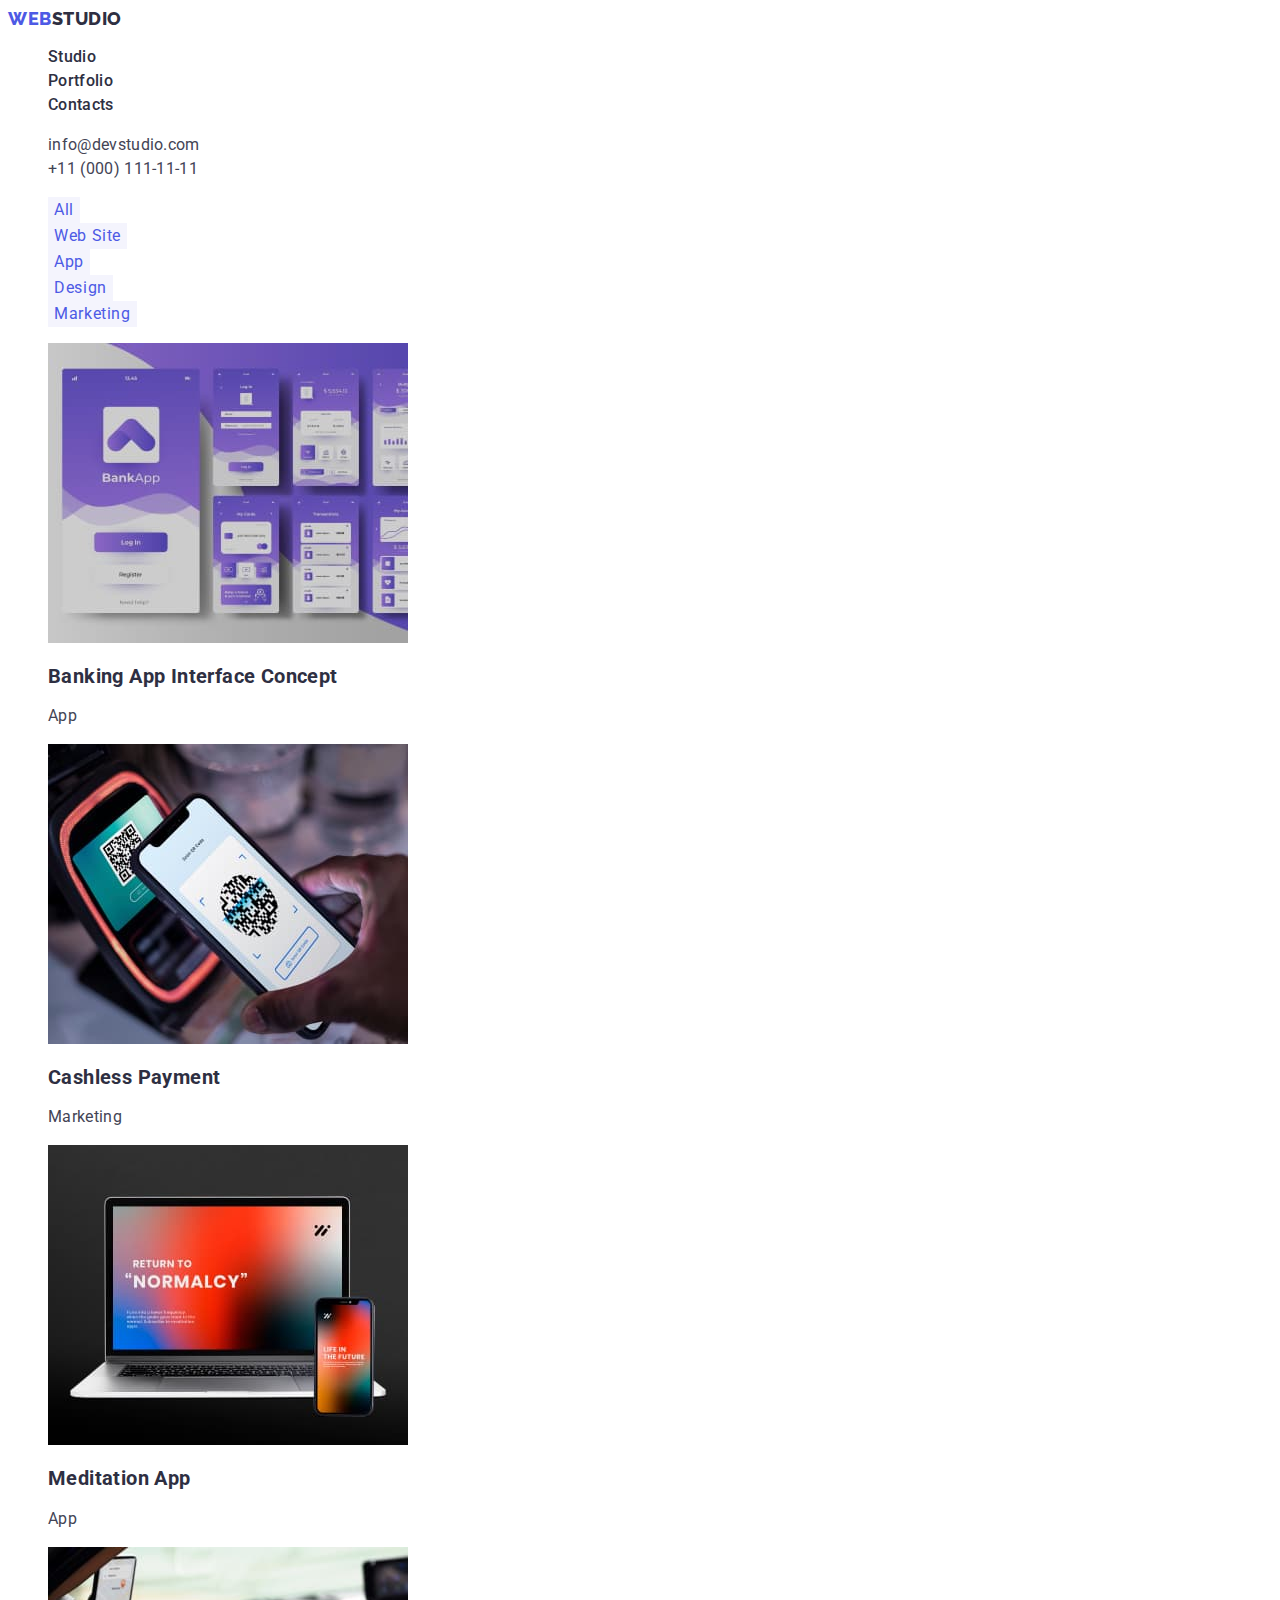
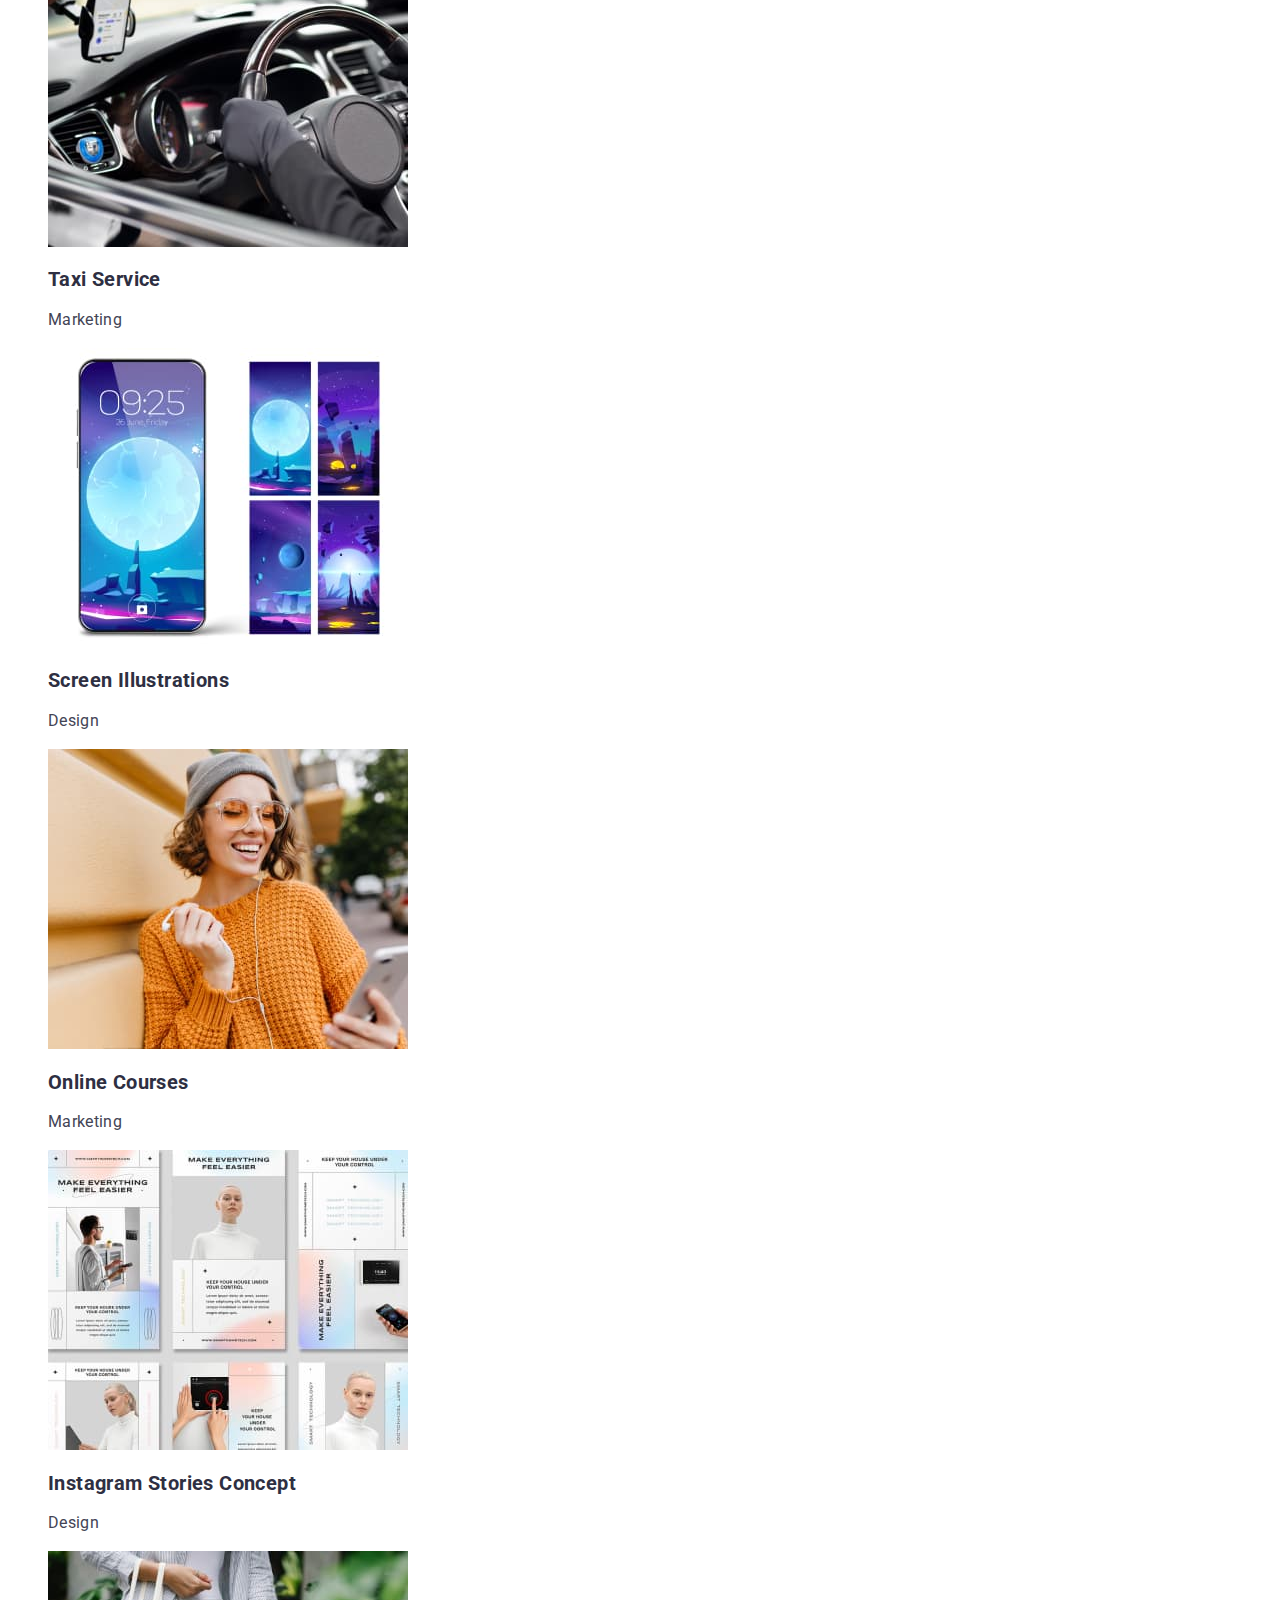
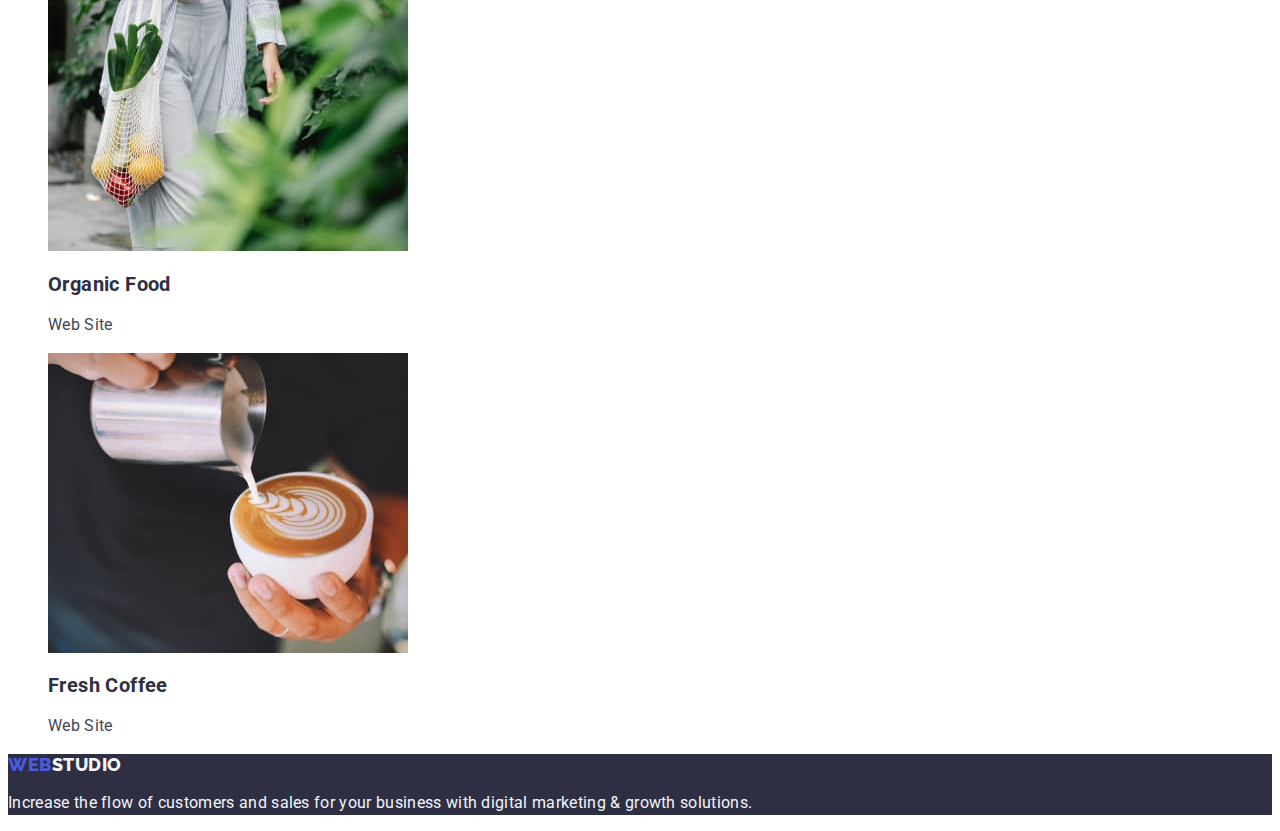
==== portfolio.html @ 590b5e8c "Initial commit" ====
<!DOCTYPE html>
<html lang="en">
  <head>
    <meta charset="UTF-8" />
    <meta http-equiv="X-UA-Compatible" content="IE=edge" />
    <meta name="viewport" content="width=device-width, initial-scale=1.0" />
    <title>WebStudio</title>
    <link rel="preconnect" href="https://fonts.googleapis.com" />
    <link rel="preconnect" href="https://fonts.gstatic.com" crossorigin />
    <link
      href="https://fonts.googleapis.com/css2?family=Raleway:wght@800&family=Roboto:wght@400;500;700;900&display=swap"
      rel="stylesheet"
    />
    <link rel="stylesheet" href="./css/styles.css" />
  </head>
  <body>
    <!------------------- HEADER ------------------------>

    <header class="header">
      <nav class="list">
        <a class="logo link">WEB<span class="header-studio">Studio</span></a>
        <ul class="list">
          <li class="header-item">
            <a class="header-link link" href="./index.html">Studio</a>
          </li>
          <li class="header-item">
            <a class="header-link link" href="./portfolio.html">Portfolio</a>
          </li>
          <li class="header-item">
            <a class="header-link link" href="">Contacts</a>
          </li>
        </ul>
      </nav>
      <address class="adress">
        <ul class="list">
          <li class="header-item">
            <a class="contact link" href="mailto:info@devstudio.com"
              >info@devstudio.com</a
            >
          </li>
          <li class="header-item">
            <a class="contact link" href="tel:+110001111111"
              >+11 (000) 111-11-11</a
            >
          </li>
        </ul>
      </address>
    </header>

    <main>
      <!------------- FILTERS --------------->

      <section class="filters">
        <h1 hidden>OUR SERVICES</h1>
        <ul class="list">
          <li class="link">
            <button class="portfolio-button button" type="button">All</button>
          </li>
          <li class="link">
            <button class="portfolio-button button" type="button">
              Web Site
            </button>
          </li>
          <li class="link">
            <button class="portfolio-button button" type="button">App</button>
          </li>
          <li class="link">
            <button class="portfolio-button button" type="button">
              Design
            </button>
          </li>
          <li class="link">
            <button class="portfolio-button button" type="button">
              Marketing
            </button>
          </li>
        </ul>

        <!------------- OUR SERVICES --------------->

        <ul class="list">
          <li>
            <a href="" class="link">
              <img src="./images/banking.jpg" alt="bank" />
              <h2 class="item">Banking App Interface Concept</h2>
              <p class="app">App</p>
            </a>
          </li>

          <li>
            <a href="" class="link">
              <img src="./images/payment.jpg" alt="cashless" />
              <h2 class="item">Cashless Payment</h2>
              <p class="app">Marketing</p></a
            >
          </li>

          <li>
            <a href="" class="link">
              <img src="./images/meditation.jpg" alt="relax" />
              <h2 class="item">Meditation App</h2>
              <p class="app">App</p></a
            >
          </li>

          <li>
            <a href="" class="link">
              <img src="./images/taxi.jpg" alt="car" />
              <h2 class="item">Taxi Service</h2>
              <p class="app">Marketing</p></a
            >
          </li>

          <li>
            <a href="" class="link">
              <img src="./images/screen.jpg" alt="arts" />
              <h2 class="item">Screen Illustrations</h2>
              <p class="app">Design</p></a
            >
          </li>

          <li>
            <a href="" class="link">
              <img src="./images/cources.jpg" alt="edu" />
              <h2 class="item">Online Courses</h2>
              <p class="app">Marketing</p></a
            >
          </li>

          <li>
            <a href="" class="link">
              <img src="./images/stories.jpg" alt="insta" />
              <h2 class="item">Instagram Stories Concept</h2>
              <p class="app">Design</p></a
            >
          </li>

          <li>
            <a href="" class="link">
              <img src="./images/food.jpg" alt="organic" />
              <h2 class="item">Organic Food</h2>
              <p class="app">Web Site</p></a
            >
          </li>

          <li>
            <a href="" class="link">
              <img src="./images/coffee.jpg" alt="fresh-coffee" />
              <h2 class="item">Fresh Coffee</h2>
              <p class="app">Web Site</p></a
            >
          </li>
        </ul>
      </section>
    </main>

    <!------------- FOOTER --------------->

    <footer class="footer-section">
      <a class="logo link" href="./index.html">
        WEB<span class="footer-studio">Studio</span>
      </a>
      <p class="footer-description">
        Increase the flow of customers and sales for your business with digital
        marketing & growth solutions.
      </p>
    </footer>
  </body>
</html>
---- css/styles.css ----
:root {
  --main-title-color: #2e2f42;
  --second-title-color: #ffffff;
  --main-logo: #4d5ae5;
  --studio-header: #2e2f42;
  --studio-footer: #f4f4fd;
  --list: #434455;
}

body {
  font-family: "Roboto", sans-serif;
  color: #434455;
  background-color: #ffffff;
}

.list {
  list-style: none;
}

.link {
  text-decoration: none;
}

.description {
  font-size: 36px;
  line-height: 1.11;
  text-align: center;
  letter-spacing: 0.02em;
  text-transform: capitalize;
  color: var(--main-title-color);
}

/* ---------------LOGO------------------ */

.logo {
  font-family: "Raleway", sans-serif;
  font-style: normal;
  font-weight: 800;
  font-size: 18px;
  line-height: 1.17;
  display: flex;
  align-items: center;
  letter-spacing: 0.03em;
  text-transform: uppercase;
  color: var(--main-logo);
  cursor: pointer;
}

.header-studio {
  color: var(--studio-header);
}
.footer-studio {
  color: #f4f4fd;
}

/* ---------------HEADER------------------ */

.header-item {
  font-size: 16px;
  line-height: 1.5;
  letter-spacing: 0.02em;
}
.header-link {
  font-weight: 500;
  color: var(--main-title-color);
}
.header-link:hover,
.header-link:focus {
  color: #404bbf;
  cursor: pointer;
}
.adress {
  font-style: normal;
}
.contact {
  font-weight: 400;
  color: var(--list);
}
.contact:hover,
.contact:focus {
  color: #404bbf;
  cursor: pointer;
}

/* ---------------HERO------------------ */

.hero {
  background: #2e2f42;
}
.title {
  font-size: 56px;
  line-height: 1.07;
  text-align: center;
  letter-spacing: 0.02em;
  color: var(--second-title-color);
}
.hero-button {
  font-family: inherit;
  font-style: normal;
  font-weight: 500;
  font-size: 16px;
  line-height: 1.5;
  display: flex;
  align-items: center;
  letter-spacing: 0.04em;
  color: var(--second-title-color);
  background-color: #4d5ae5;
}

.button:hover {
  background-color: #404bbf;
  cursor: pointer;
}
.button:focus {
  background-color: #404bbf;
  cursor: pointer;
}

/* ---------------WE CAN------------------ */

.we-can {
}
.section-title {
  font-size: 20px;
  line-height: 1.2;
  letter-spacing: 0.02em;
  color: var(--main-title-color);
}
.section-text {
  font-size: 16px;
  line-height: 1.5;
  letter-spacing: 0.02em;
  color: #434455;
}

/* ---------------ACTIVITY------------------ */

/* ---------------OUR TEAM------------------ */

.our-team {
  background-color: #f4f4fd;
}

.window {
  background-color: #ffffff;
}
.person {
  font-size: 20px;
  line-height: 1.2;

  letter-spacing: 0.02em;
  color: var(--main-title-color);
}
.position {
  font-size: 16px;
  line-height: 1.5;

  letter-spacing: 0.02em;
  color: #434455;
}
/* ---------------FOOTER------------------ */
.footer-section {
  background: var(--main-title-color);
}

.footer-description {
  font-size: 16px;
  line-height: 1.5;
  letter-spacing: 0.02em;
  color: var(--studio-footer);
}

/* ---------------FILTERS------------------ */

.portfolio-button {
  font-family: "Roboto", sans-serif;
  font-size: 16px;
  line-height: 1.5;
  display: flex;
  align-items: center;
  text-align: center;
  letter-spacing: 0.04em;
  border: none;
  color: #4d5ae5;
  background-color: #f4f4fd;
}

.portfolio-button:hover,
.portfolio-button:focus {
  color: #ffffff;
}

/* ---------------OUR SERVICES------------------ */

.item {
  font-size: 20px;
  line-height: 1.2;
  letter-spacing: 0.02em;
  color: var(--main-title-color);
}
.app {
  font-size: 16px;
  line-height: 1.5;
  letter-spacing: 0.02em;
  color: var(--list);
}
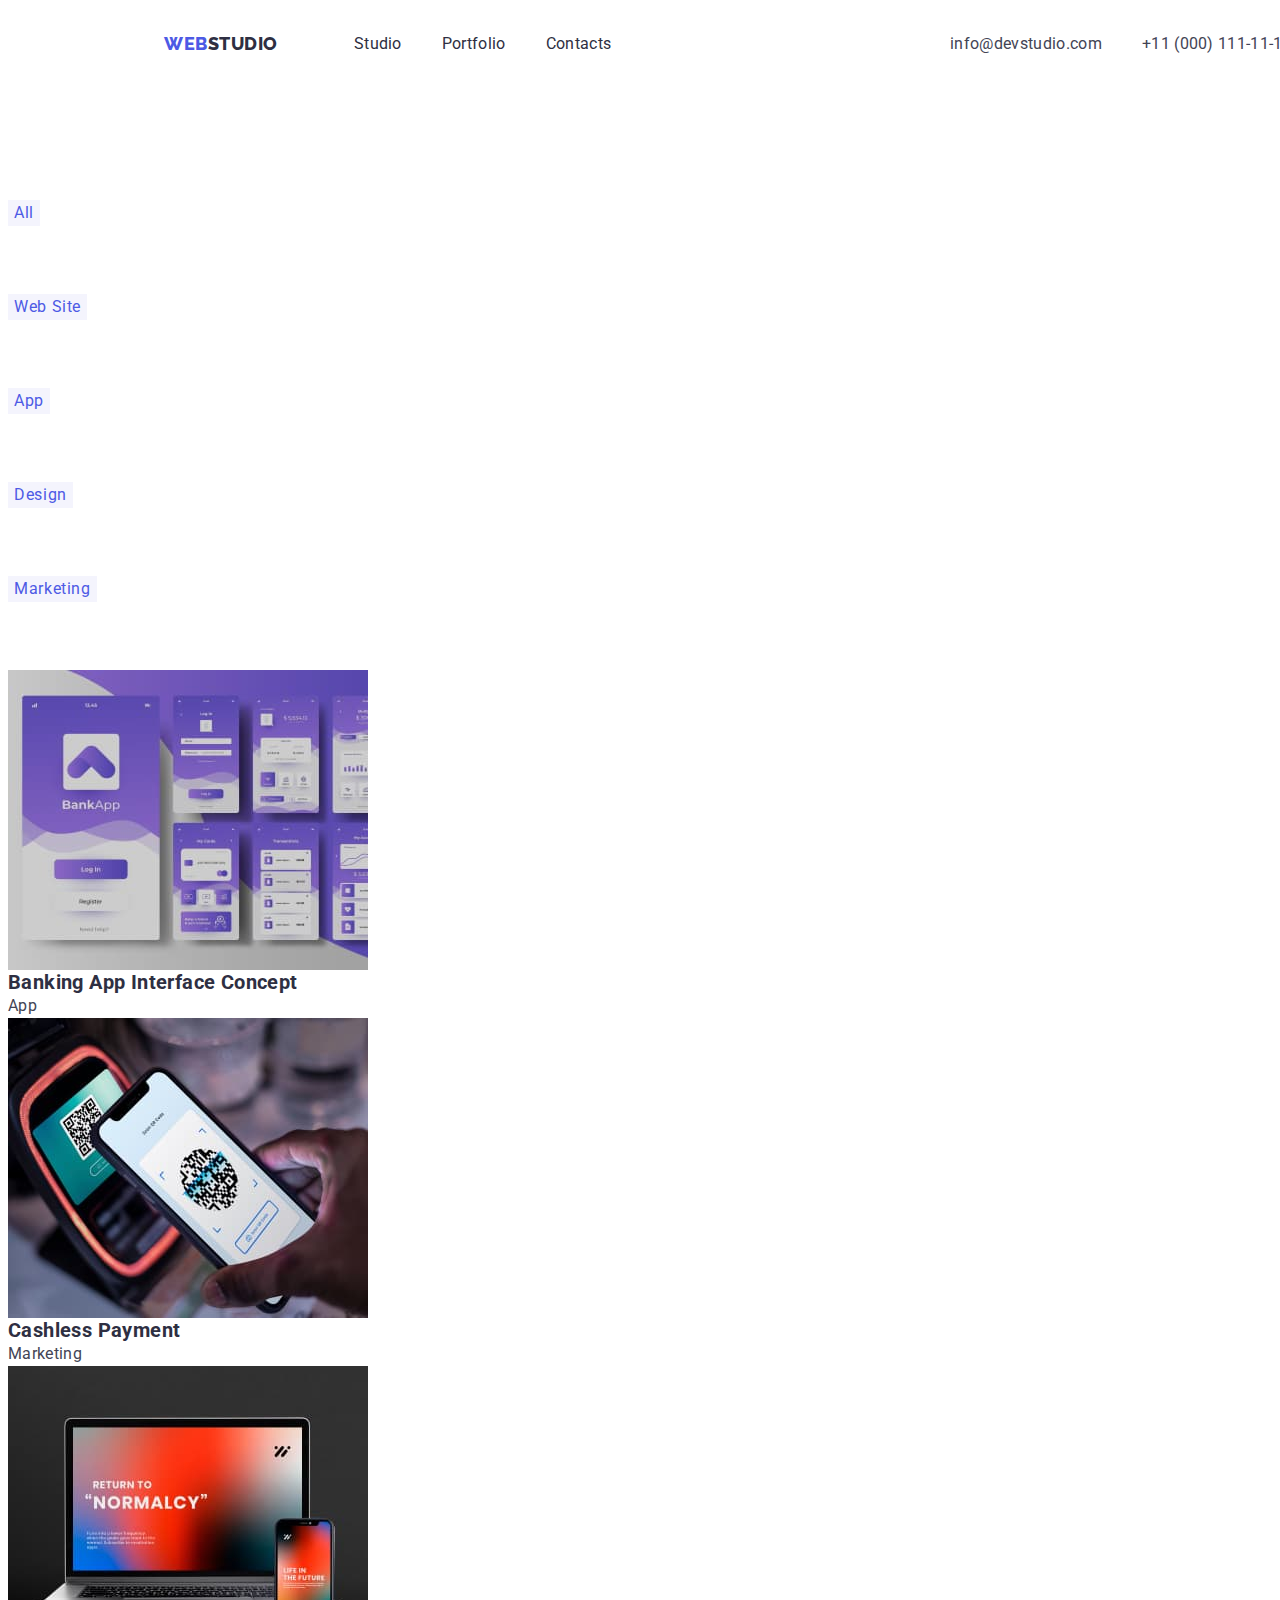
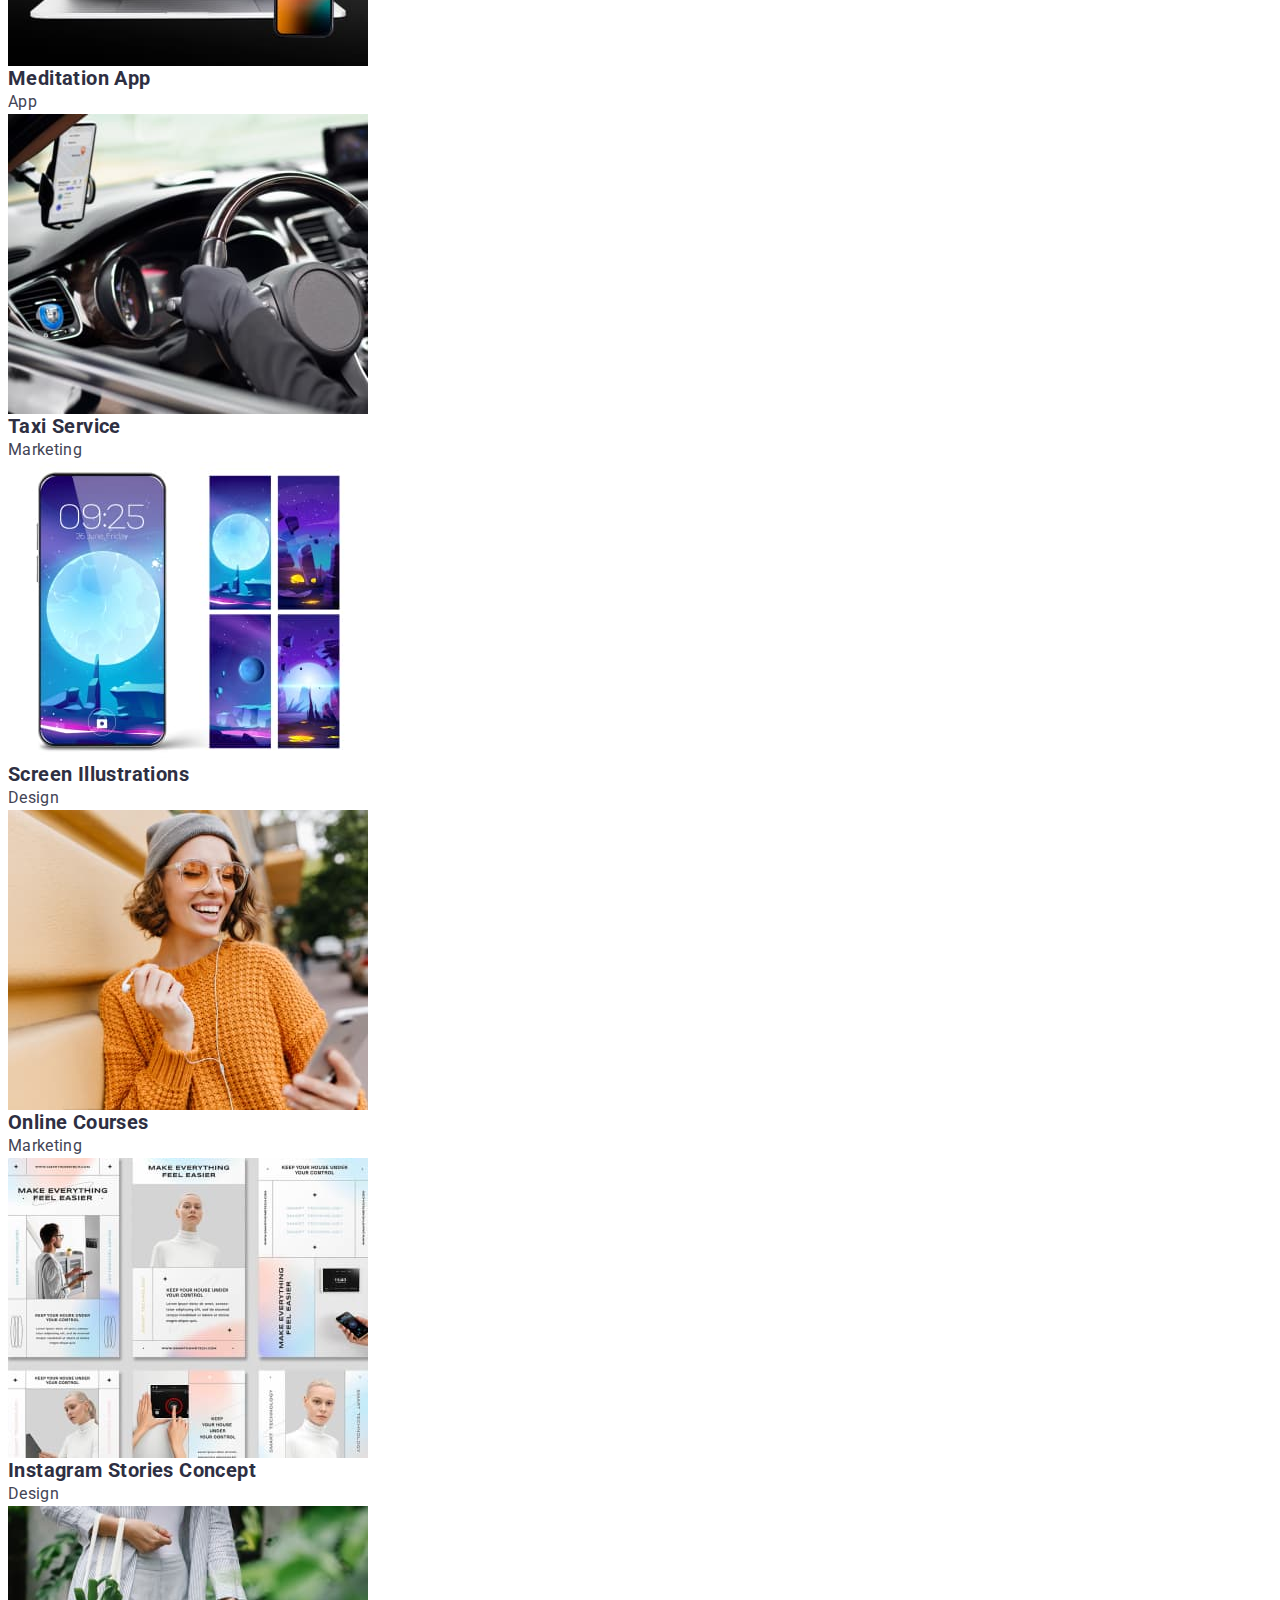
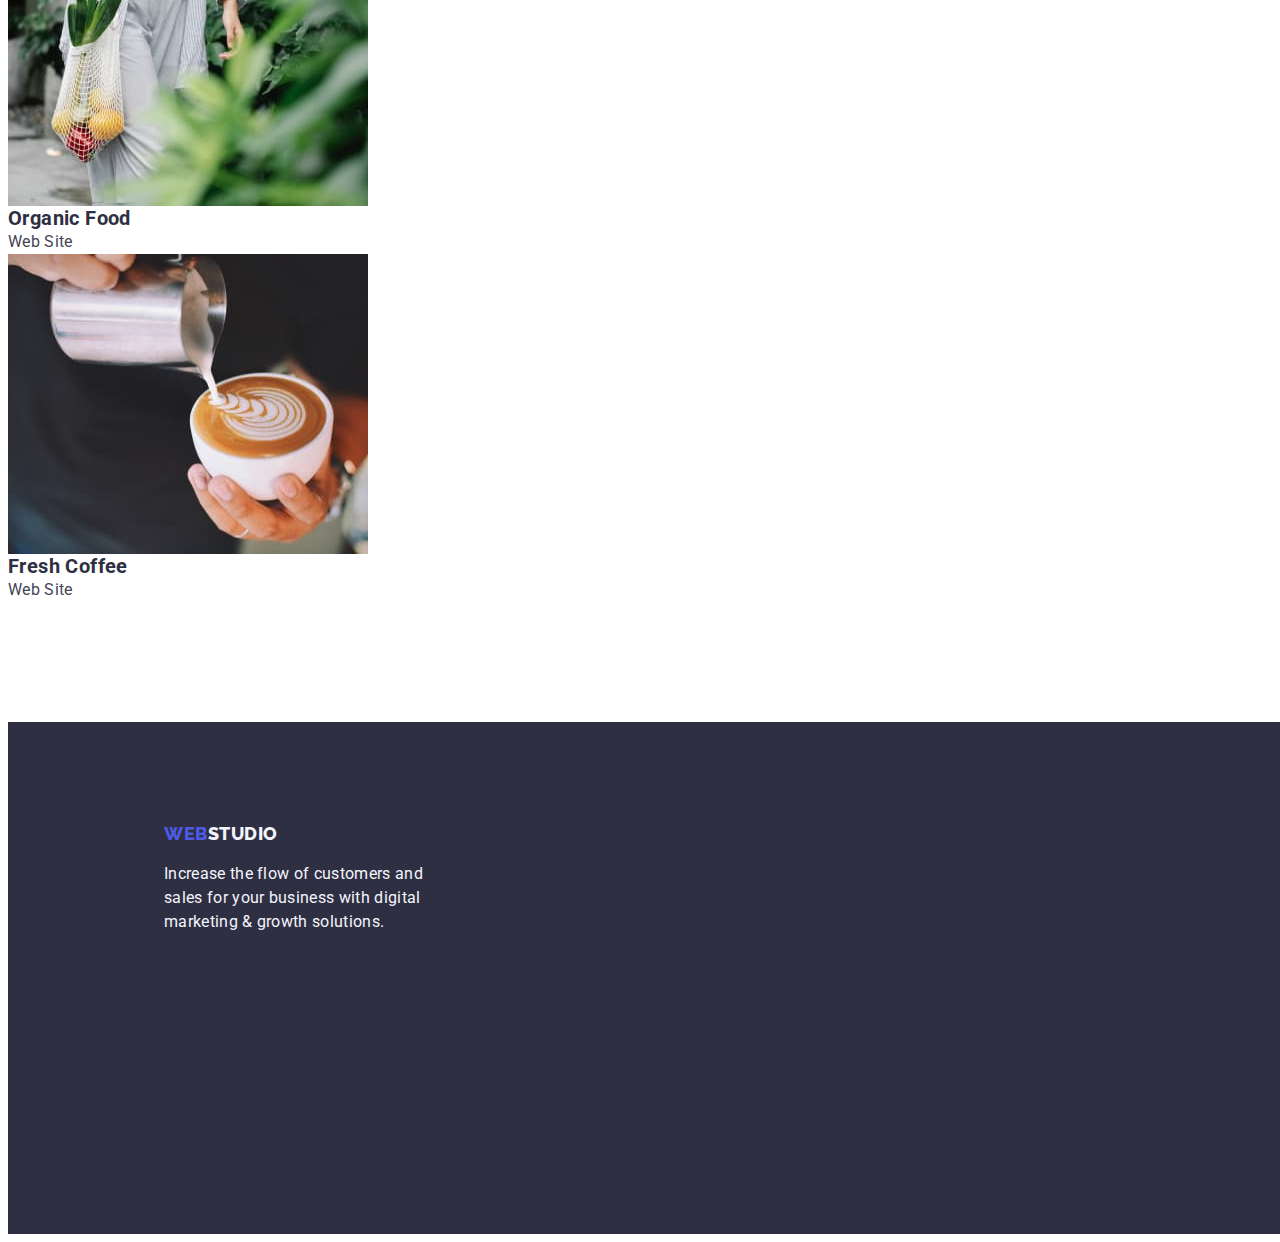
==== commit 8745e729: "123" ====
--- a/portfolio.html
+++ b/portfolio.html
@@ -11,46 +11,57 @@
       href="https://fonts.googleapis.com/css2?family=Raleway:wght@800&family=Roboto:wght@400;500;700;900&display=swap"
       rel="stylesheet"
     />
+    <link
+      rel="stylesheet"
+      href="https://cdnjs.cloudflare.com/ajax/libs/modern-normalize/1.1.0/modern-normalize.min.css"
+      integrity="sha512-wpPYUAdjBVSE4KJnH1VR1HeZfpl1ub8YT/NKx4PuQ5NmX2tKuGu6U/JRp5y+Y8XG2tV+wKQpNHVUX03MfMFn9Q=="
+      crossorigin="anonymous"
+      referrerpolicy="no-referrer"
+    />
     <link rel="stylesheet" href="./css/styles.css" />
   </head>
   <body>
     <!------------------- HEADER ------------------------>
 
     <header class="header">
-      <nav class="list">
-        <a class="logo link">WEB<span class="header-studio">Studio</span></a>
-        <ul class="list">
-          <li class="header-item">
-            <a class="header-link link" href="./index.html">Studio</a>
-          </li>
-          <li class="header-item">
-            <a class="header-link link" href="./portfolio.html">Portfolio</a>
-          </li>
-          <li class="header-item">
-            <a class="header-link link" href="">Contacts</a>
-          </li>
-        </ul>
-      </nav>
-      <address class="adress">
-        <ul class="list">
-          <li class="header-item">
-            <a class="contact link" href="mailto:info@devstudio.com"
-              >info@devstudio.com</a
-            >
-          </li>
-          <li class="header-item">
-            <a class="contact link" href="tel:+110001111111"
-              >+11 (000) 111-11-11</a
-            >
-          </li>
-        </ul>
-      </address>
+      <div class="container header-container">
+        <nav class="list header-navigation">
+          <a class="logo link header-logo"
+            >WEB<span class="header-studio">Studio</span></a
+          >
+          <ul class="header-list list">
+            <li class="header-item">
+              <a class="header-link link" href="./index.html">Studio</a>
+            </li>
+            <li class="header-item">
+              <a class="header-link link" href="./portfolio.html">Portfolio</a>
+            </li>
+            <li class="header-item">
+              <a class="header-link link" href="">Contacts</a>
+            </li>
+          </ul>
+        </nav>
+        <address class="adress">
+          <ul class="list header-list">
+            <li class="header-item">
+              <a class="contact link" href="mailto:info@devstudio.com"
+                >info@devstudio.com</a
+              >
+            </li>
+            <li class="header-item">
+              <a class="contact link" href="tel:+110001111111"
+                >+11 (000) 111-11-11</a
+              >
+            </li>
+          </ul>
+        </address>
+      </div>
     </header>
 
     <main>
       <!------------- FILTERS --------------->
 
-      <section class="filters">
+      <section class="filters section">
         <h1 hidden>OUR SERVICES</h1>
         <ul class="list">
           <li class="link">
@@ -156,14 +167,16 @@
 
     <!------------- FOOTER --------------->
 
-    <footer class="footer-section">
-      <a class="logo link" href="./index.html">
-        WEB<span class="footer-studio">Studio</span>
-      </a>
-      <p class="footer-description">
-        Increase the flow of customers and sales for your business with digital
-        marketing & growth solutions.
-      </p>
-    </footer>
+    <div class="container">
+      <footer class="footer-section">
+        <a class="logo link" href="./index.html">
+          WEB<span class="footer-studio">Studio</span>
+        </a>
+        <p class="footer-description">
+          Increase the flow of customers and sales for your business with
+          digital marketing & growth solutions.
+        </p>
+      </footer>
+    </div>
   </body>
 </html>
--- a/css/styles.css
+++ b/css/styles.css
@@ -7,6 +7,23 @@
   --list: #434455;
 }
 
+p,
+h1,
+h2,
+h3,
+h4,
+h5,
+h6 {
+  margin: 0;
+}
+ul {
+  margin: 0;
+  padding-left: 0;
+}
+img {
+  display: block;
+}
+
 body {
   font-family: "Roboto", sans-serif;
   color: #434455;
@@ -19,6 +36,16 @@
 
 .link {
   text-decoration: none;
+}
+
+.container {
+  width: 1440px;
+  margin: 0 auto;
+}
+
+.section {
+  padding-top: 120px;
+  padding-bottom: 120px;
 }
 
 .description {
@@ -44,6 +71,11 @@
   text-transform: uppercase;
   color: var(--main-logo);
   cursor: pointer;
+  margin-left: 156px;
+}
+
+.header-logo {
+  margin-right: 76px;
 }
 
 .header-studio {
@@ -51,17 +83,22 @@
 }
 .footer-studio {
   color: #f4f4fd;
+  line-height: 1.33;
 }
 
 /* ---------------HEADER------------------ */
 
+.header {
+  padding-top: 24px;
+  padding-bottom: 24px;
+}
 .header-item {
   font-size: 16px;
   line-height: 1.5;
   letter-spacing: 0.02em;
 }
+
 .header-link {
-  font-weight: 500;
   color: var(--main-title-color);
 }
 .header-link:hover,
@@ -73,7 +110,6 @@
   font-style: normal;
 }
 .contact {
-  font-weight: 400;
   color: var(--list);
 }
 .contact:hover,
@@ -81,11 +117,27 @@
   color: #404bbf;
   cursor: pointer;
 }
+.header-container {
+  display: flex;
+}
+
+.header-list {
+  display: flex;
+  gap: 40px;
+  padding-right: 156px;
+}
+
+.header-navigation {
+  display: flex;
+  align-items: center;
+  margin-right: auto;
+}
 
 /* ---------------HERO------------------ */
 
 .hero {
   background: #2e2f42;
+  height: 600px;
 }
 .title {
   font-size: 56px;
@@ -93,24 +145,35 @@
   text-align: center;
   letter-spacing: 0.02em;
   color: var(--second-title-color);
+  width: 496px;
+  padding-top: 68px;
+  padding-bottom: 48px;
+  margin-left: auto;
+  margin-right: auto;
 }
 .hero-button {
+  min-width: 169px;
+  min-height: 56px;
+  padding: 16px 32px;
   font-family: inherit;
+  font-weight: 500;
   font-style: normal;
-  font-weight: 500;
-  font-size: 16px;
-  line-height: 1.5;
-  display: flex;
-  align-items: center;
+  font-size: 16px;
+  line-height: 1.5;
+  text-align: center;
+  display: block;
   letter-spacing: 0.04em;
   color: var(--second-title-color);
   background-color: #4d5ae5;
-}
-
-.button:hover {
-  background-color: #404bbf;
-  cursor: pointer;
-}
+  box-shadow: 0px 4px 4px rgba(0, 0, 0, 0.15);
+  border-radius: 4px;
+  margin: 0 auto;
+}
+
+.button {
+  margin-bottom: 68px;
+}
+.button:hover,
 .button:focus {
   background-color: #404bbf;
   cursor: pointer;
@@ -119,12 +182,16 @@
 /* ---------------WE CAN------------------ */
 
 .we-can {
+  width: 1158px;
+  padding-left: 15px;
+  padding-right: 15px;
 }
 .section-title {
   font-size: 20px;
   line-height: 1.2;
   letter-spacing: 0.02em;
   color: var(--main-title-color);
+  padding-bottom: 8px;
 }
 .section-text {
   font-size: 16px;
@@ -133,34 +200,81 @@
   color: #434455;
 }
 
+.section-item {
+  display: flex;
+  margin-left: 156px;
+  gap: 24px;
+}
+.section-item:last-child {
+  margin-right: 132px;
+}
+
 /* ---------------ACTIVITY------------------ */
+
+.activity {
+  display: flex;
+  gap: 24px;
+  margin-left: 156px;
+  width: 1158px;
+  padding-left: 15px;
+  padding-right: 15px;
+  padding-bottom: 120px;
+}
+
+.activity:last-child {
+  margin-right: 156px;
+}
+
+.acttivity-size {
+  height: 532px;
+}
+.description {
+  margin-bottom: 72px;
+}
 
 /* ---------------OUR TEAM------------------ */
 
 .our-team {
   background-color: #f4f4fd;
+  height: 732px;
+}
+
+.team-item {
+  display: flex;
+  margin-left: 156px;
+  gap: 24px;
 }
 
 .window {
   background-color: #ffffff;
+}
+
+.window:last-child {
+  margin-right: 156px;
 }
 .person {
   font-size: 20px;
   line-height: 1.2;
-
-  letter-spacing: 0.02em;
-  color: var(--main-title-color);
+  letter-spacing: 0.02em;
+  color: var(--main-title-color);
+  text-align: center;
+  padding-top: 32px;
 }
 .position {
   font-size: 16px;
   line-height: 1.5;
-
   letter-spacing: 0.02em;
   color: #434455;
+  text-align: center;
+  padding-top: 8px;
+  padding-bottom: 32px;
 }
 /* ---------------FOOTER------------------ */
 .footer-section {
   background: var(--main-title-color);
+  padding-top: 100px;
+  padding-bottom: 100px;
+  height: 312px;
 }
 
 .footer-description {
@@ -168,6 +282,9 @@
   line-height: 1.5;
   letter-spacing: 0.02em;
   color: var(--studio-footer);
+  padding-right: 1020px;
+  padding-left: 156px;
+  padding-top: 16px;
 }
 
 /* ---------------FILTERS------------------ */
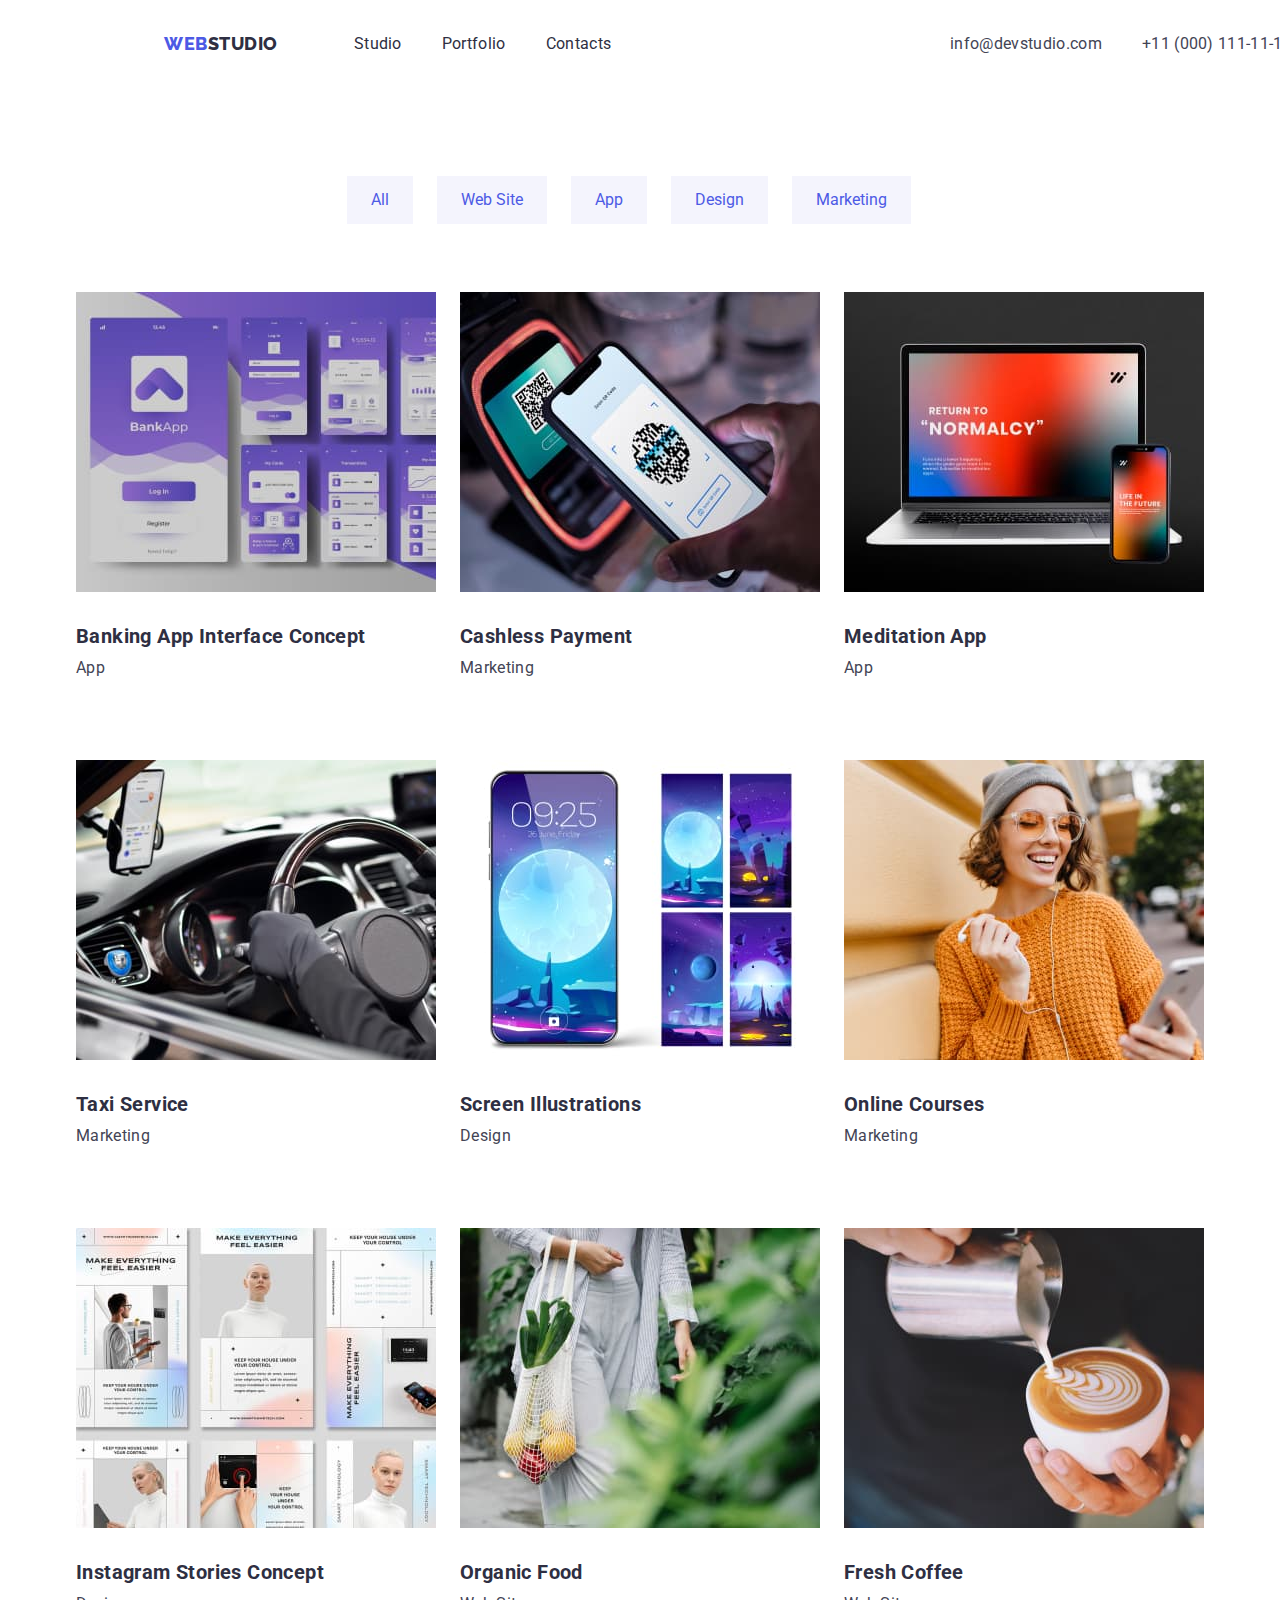
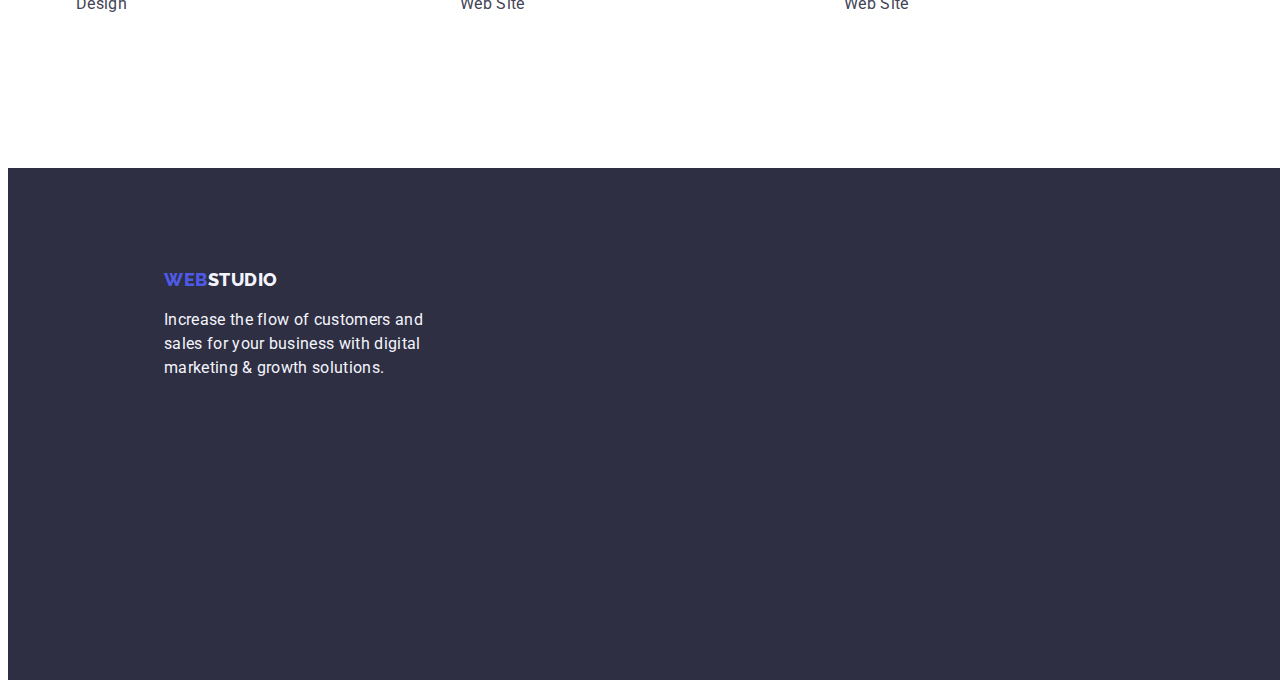
==== commit 79521c78: "2603" ====
--- a/portfolio.html
+++ b/portfolio.html
@@ -61,9 +61,9 @@
     <main>
       <!------------- FILTERS --------------->
 
-      <section class="filters section">
+      <section>
         <h1 hidden>OUR SERVICES</h1>
-        <ul class="list">
+        <ul class="list main-section-portfolio">
           <li class="link">
             <button class="portfolio-button button" type="button">All</button>
           </li>
@@ -86,19 +86,24 @@
             </button>
           </li>
         </ul>
+      </section>
 
-        <!------------- OUR SERVICES --------------->
-
-        <ul class="list">
-          <li>
-            <a href="" class="link">
-              <img src="./images/banking.jpg" alt="bank" />
-              <h2 class="item">Banking App Interface Concept</h2>
-              <p class="app">App</p>
-            </a>
+      <!------------- OUR SERVICES --------------->
+      <div class="content">
+        <ul class="list card-set">
+          <li class="card-item">
+            <article class="card">
+              <div class="card-thumb">
+                <a href="" class="link">
+                  <img src="./images/banking.jpg" alt="bank" />
+                  <h2 class="item">Banking App Interface Concept</h2>
+                  <p class="app">App</p>
+                </a>
+              </div>
+            </article>
           </li>
 
-          <li>
+          <li class="card-item">
             <a href="" class="link">
               <img src="./images/payment.jpg" alt="cashless" />
               <h2 class="item">Cashless Payment</h2>
@@ -106,7 +111,7 @@
             >
           </li>
 
-          <li>
+          <li class="card-item">
             <a href="" class="link">
               <img src="./images/meditation.jpg" alt="relax" />
               <h2 class="item">Meditation App</h2>
@@ -114,7 +119,7 @@
             >
           </li>
 
-          <li>
+          <li class="card-item">
             <a href="" class="link">
               <img src="./images/taxi.jpg" alt="car" />
               <h2 class="item">Taxi Service</h2>
@@ -122,7 +127,7 @@
             >
           </li>
 
-          <li>
+          <li class="card-item">
             <a href="" class="link">
               <img src="./images/screen.jpg" alt="arts" />
               <h2 class="item">Screen Illustrations</h2>
@@ -130,7 +135,7 @@
             >
           </li>
 
-          <li>
+          <li class="card-item">
             <a href="" class="link">
               <img src="./images/cources.jpg" alt="edu" />
               <h2 class="item">Online Courses</h2>
@@ -138,7 +143,7 @@
             >
           </li>
 
-          <li>
+          <li class="card-item">
             <a href="" class="link">
               <img src="./images/stories.jpg" alt="insta" />
               <h2 class="item">Instagram Stories Concept</h2>
@@ -146,7 +151,7 @@
             >
           </li>
 
-          <li>
+          <li class="card-item">
             <a href="" class="link">
               <img src="./images/food.jpg" alt="organic" />
               <h2 class="item">Organic Food</h2>
@@ -154,7 +159,7 @@
             >
           </li>
 
-          <li>
+          <li class="card-item">
             <a href="" class="link">
               <img src="./images/coffee.jpg" alt="fresh-coffee" />
               <h2 class="item">Fresh Coffee</h2>
@@ -162,7 +167,7 @@
             >
           </li>
         </ul>
-      </section>
+      </div>
     </main>
 
     <!------------- FOOTER --------------->
--- a/css/styles.css
+++ b/css/styles.css
@@ -5,6 +5,7 @@
   --studio-header: #2e2f42;
   --studio-footer: #f4f4fd;
   --list: #434455;
+  --card-gap: 24px;
 }
 
 p,
@@ -89,8 +90,11 @@
 /* ---------------HEADER------------------ */
 
 .header {
+  width: 1440px;
   padding-top: 24px;
   padding-bottom: 24px;
+  margin-left: auto;
+  margin-right: auto;
 }
 .header-item {
   font-size: 16px;
@@ -258,7 +262,7 @@
   letter-spacing: 0.02em;
   color: var(--main-title-color);
   text-align: center;
-  padding-top: 32px;
+  margin-top: 32px;
 }
 .position {
   font-size: 16px;
@@ -267,7 +271,7 @@
   color: #434455;
   text-align: center;
   padding-top: 8px;
-  padding-bottom: 32px;
+  margin-bottom: 32px;
 }
 /* ---------------FOOTER------------------ */
 .footer-section {
@@ -289,17 +293,25 @@
 
 /* ---------------FILTERS------------------ */
 
+.main-section-portfolio {
+  width: 586px;
+  display: flex;
+  flex-direction: row;
+  align-items: flex-start;
+  gap: 24px;
+  margin-top: 96px;
+  margin-right: auto;
+  margin-left: auto;
+}
+
 .portfolio-button {
   font-family: "Roboto", sans-serif;
   font-size: 16px;
   line-height: 1.5;
-  display: flex;
-  align-items: center;
-  text-align: center;
-  letter-spacing: 0.04em;
   border: none;
   color: #4d5ae5;
   background-color: #f4f4fd;
+  padding: 12px 24px;
 }
 
 .portfolio-button:hover,
@@ -309,15 +321,43 @@
 
 /* ---------------OUR SERVICES------------------ */
 
+.content {
+  width: 1128px;
+  margin-left: auto;
+  margin-right: auto;
+  margin-bottom: 120px;
+}
+
+.card-set {
+  padding: 0;
+  margin: 0;
+  list-style: none;
+
+  display: flex;
+  flex-wrap: wrap;
+
+  margin-left: -24px;
+  margin-top: -48px;
+}
+
+.card-set > .card-item {
+  flex-basis: culc(100% / 3 - 24px);
+  margin-left: 24px;
+  margin-top: 48px;
+}
+
 .item {
   font-size: 20px;
   line-height: 1.2;
   letter-spacing: 0.02em;
   color: var(--main-title-color);
+  margin-top: 32px;
 }
 .app {
   font-size: 16px;
   line-height: 1.5;
   letter-spacing: 0.02em;
   color: var(--list);
-}
+  margin-top: 8px;
+  margin-bottom: 32px;
+}
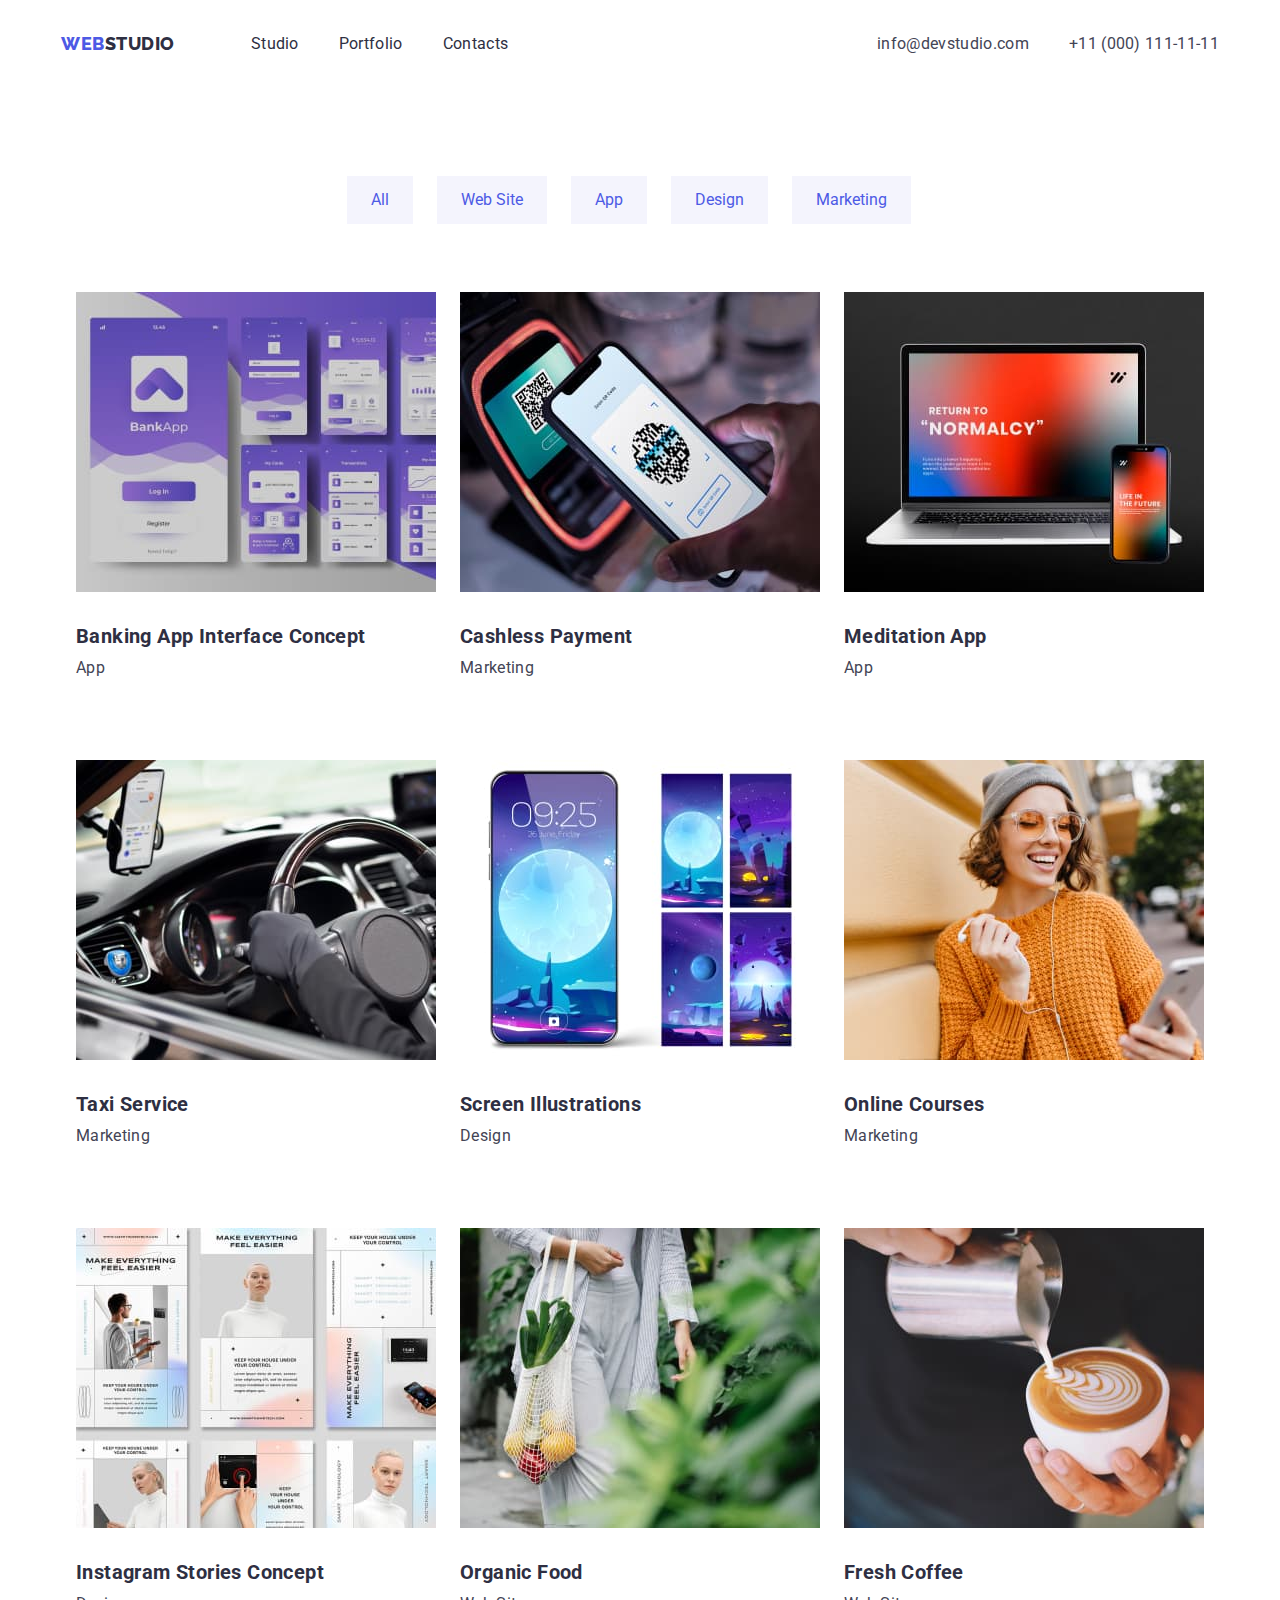
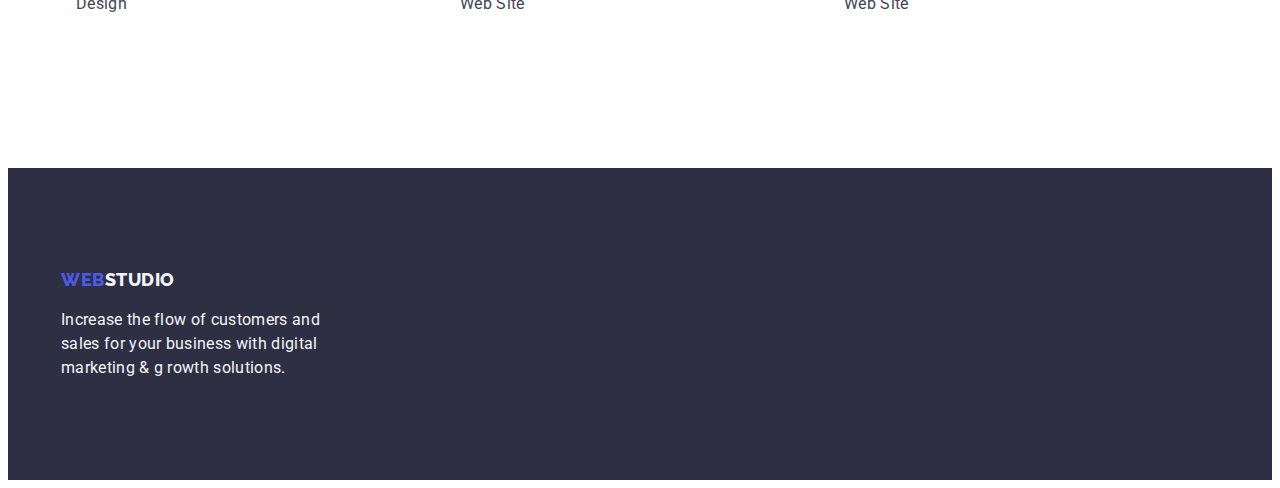
==== commit f584d2bf: "260323" ====
--- a/portfolio.html
+++ b/portfolio.html
@@ -172,16 +172,16 @@
 
     <!------------- FOOTER --------------->
 
-    <div class="container">
-      <footer class="footer-section">
+    <footer class="footer-section">
+      <div class="container">
         <a class="logo link" href="./index.html">
           WEB<span class="footer-studio">Studio</span>
         </a>
         <p class="footer-description">
           Increase the flow of customers and sales for your business with
-          digital marketing & growth solutions.
+          digital marketing & g rowth solutions.
         </p>
-      </footer>
-    </div>
+      </div>
+    </footer>
   </body>
 </html>
--- a/css/styles.css
+++ b/css/styles.css
@@ -40,7 +40,8 @@
 }
 
 .container {
-  width: 1440px;
+  max-width: 1158px;
+  padding: 0 15px;
   margin: 0 auto;
 }
 
@@ -72,7 +73,6 @@
   text-transform: uppercase;
   color: var(--main-logo);
   cursor: pointer;
-  margin-left: 156px;
 }
 
 .header-logo {
@@ -90,7 +90,6 @@
 /* ---------------HEADER------------------ */
 
 .header {
-  width: 1440px;
   padding-top: 24px;
   padding-bottom: 24px;
   margin-left: auto;
@@ -128,7 +127,6 @@
 .header-list {
   display: flex;
   gap: 40px;
-  padding-right: 156px;
 }
 
 .header-navigation {
@@ -141,7 +139,6 @@
 
 .hero {
   background: #2e2f42;
-  height: 600px;
 }
 .title {
   font-size: 56px;
@@ -150,8 +147,8 @@
   letter-spacing: 0.02em;
   color: var(--second-title-color);
   width: 496px;
-  padding-top: 68px;
-  padding-bottom: 48px;
+  margin-top: 68px;
+  margin-bottom: 48px;
   margin-left: auto;
   margin-right: auto;
 }
@@ -185,17 +182,12 @@
 
 /* ---------------WE CAN------------------ */
 
-.we-can {
-  width: 1158px;
-  padding-left: 15px;
-  padding-right: 15px;
-}
 .section-title {
   font-size: 20px;
   line-height: 1.2;
   letter-spacing: 0.02em;
   color: var(--main-title-color);
-  padding-bottom: 8px;
+  margin-bottom: 8px;
 }
 .section-text {
   font-size: 16px;
@@ -203,49 +195,40 @@
   letter-spacing: 0.02em;
   color: #434455;
 }
-
 .section-item {
   display: flex;
-  margin-left: 156px;
+  width: calc(100% / 4)-24px;
+}
+.section-item:last-child {
+  margin-right: -24px;
+}
+
+/* ---------------ACTIVITY------------------ */
+
+.activity {
+  display: flex;
   gap: 24px;
-}
-.section-item:last-child {
-  margin-right: 132px;
-}
-
-/* ---------------ACTIVITY------------------ */
-
-.activity {
-  display: flex;
-  gap: 24px;
-  margin-left: 156px;
-  width: 1158px;
-  padding-left: 15px;
-  padding-right: 15px;
+
   padding-bottom: 120px;
 }
 
 .activity:last-child {
-  margin-right: 156px;
-}
-
-.acttivity-size {
-  height: 532px;
-}
+  margin-right: -24px;
+}
+
 .description {
-  margin-bottom: 72px;
+  padding-bottom: 72px;
 }
 
 /* ---------------OUR TEAM------------------ */
 
 .our-team {
   background-color: #f4f4fd;
-  height: 732px;
 }
 
 .team-item {
   display: flex;
-  margin-left: 156px;
+
   gap: 24px;
 }
 
@@ -254,7 +237,7 @@
 }
 
 .window:last-child {
-  margin-right: 156px;
+  margin-right: -24px;
 }
 .person {
   font-size: 20px;
@@ -278,7 +261,6 @@
   background: var(--main-title-color);
   padding-top: 100px;
   padding-bottom: 100px;
-  height: 312px;
 }
 
 .footer-description {
@@ -286,8 +268,7 @@
   line-height: 1.5;
   letter-spacing: 0.02em;
   color: var(--studio-footer);
-  padding-right: 1020px;
-  padding-left: 156px;
+  width: 264px;
   padding-top: 16px;
 }
 
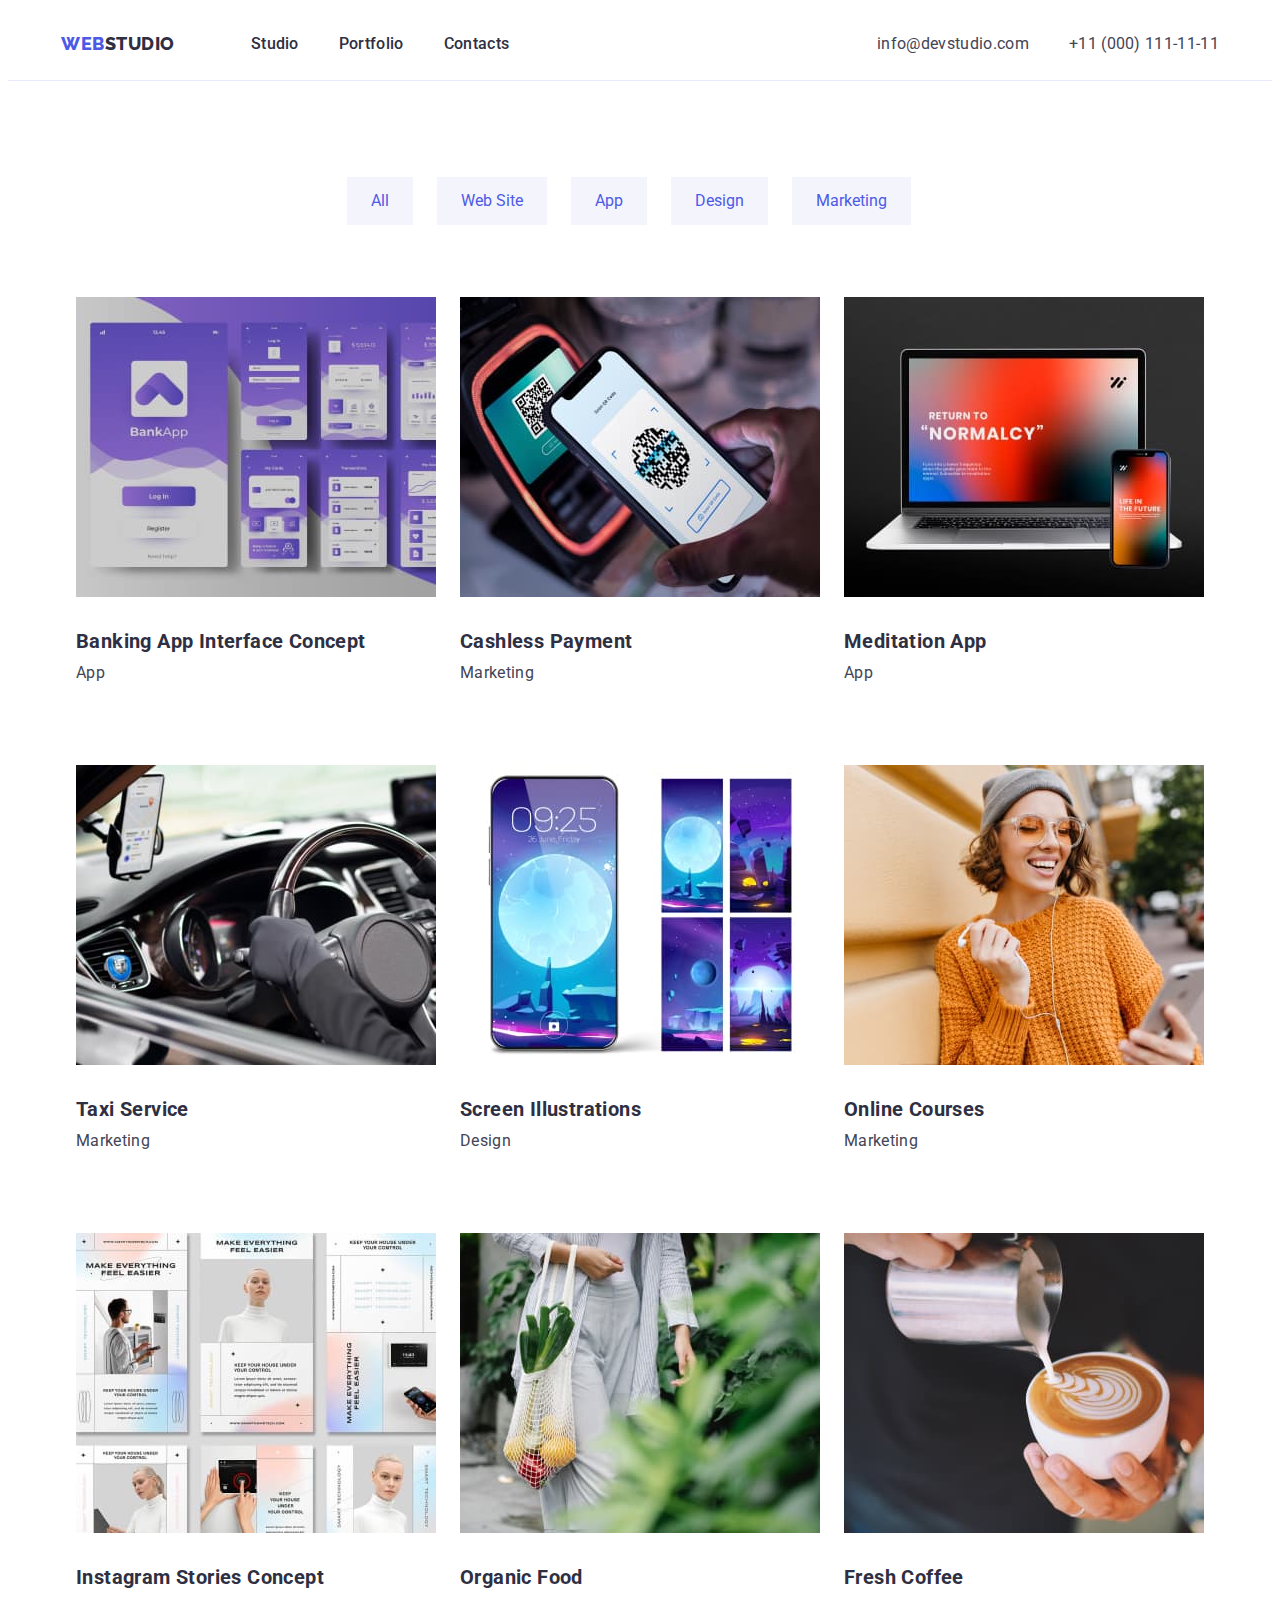
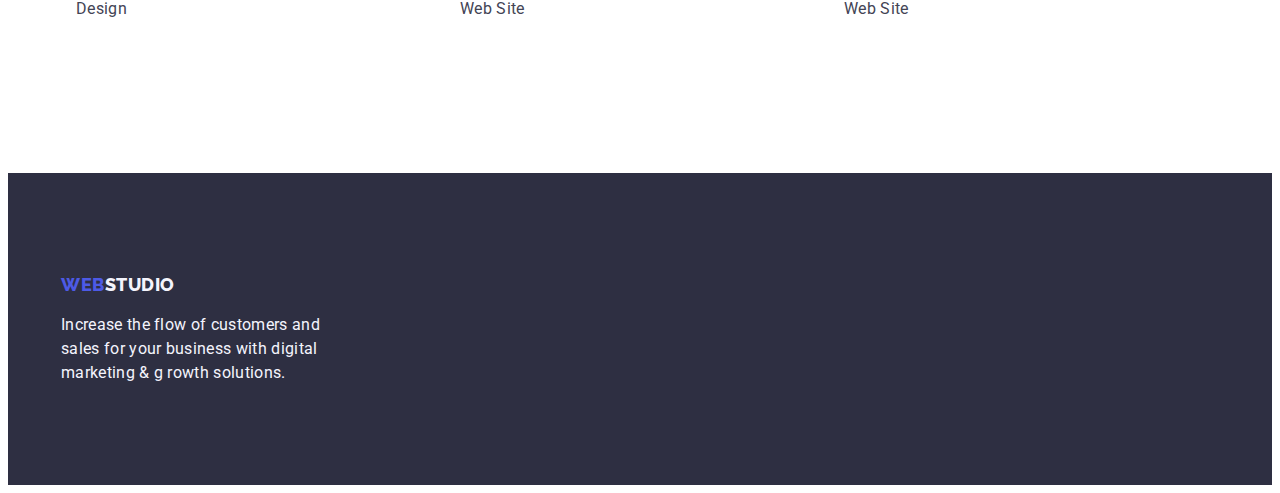
==== commit 8c537753: "2703" ====
--- a/portfolio.html
+++ b/portfolio.html
@@ -61,7 +61,7 @@
     <main>
       <!------------- FILTERS --------------->
 
-      <section>
+      <section class="portfolio">
         <h1 hidden>OUR SERVICES</h1>
         <ul class="list main-section-portfolio">
           <li class="link">
@@ -86,88 +86,103 @@
             </button>
           </li>
         </ul>
-      </section>
-
+      
       <!------------- OUR SERVICES --------------->
       <div class="content">
         <ul class="list card-set">
           <li class="card-item">
-            <article class="card">
-              <div class="card-thumb">
-                <a href="" class="link">
-                  <img src="./images/banking.jpg" alt="bank" />
+            <a href="" class="link">
+              <img src="./images/banking.jpg" alt="bank" />
+                <div class="card-thumb">
                   <h2 class="item">Banking App Interface Concept</h2>
                   <p class="app">App</p>
-                </a>
-              </div>
-            </article>
+                </div>
+              </a>
           </li>
 
           <li class="card-item">
             <a href="" class="link">
               <img src="./images/payment.jpg" alt="cashless" />
-              <h2 class="item">Cashless Payment</h2>
-              <p class="app">Marketing</p></a
+              <div class="card-thumb">
+                <h2 class="item">Cashless Payment</h2>
+                <p class="app">Marketing</p>
+              </a>
+          
+          </li>
+
+          <li class="card-item">
+            <a href="" class="link">
+              <img src="./images/meditation.jpg" alt="relax" />
+              <div class="card-thumb">
+                <h2 class="item">Meditation App</h2>
+              <p class="app">App</p>
+              </div>
+              </a
             >
           </li>
 
           <li class="card-item">
             <a href="" class="link">
-              <img src="./images/meditation.jpg" alt="relax" />
-              <h2 class="item">Meditation App</h2>
-              <p class="app">App</p></a
-            >
-          </li>
-
-          <li class="card-item">
-            <a href="" class="link">
               <img src="./images/taxi.jpg" alt="car" />
-              <h2 class="item">Taxi Service</h2>
-              <p class="app">Marketing</p></a
-            >
+              <div class="card-thumb">
+                <h2 class="item">Taxi Service</h2>
+              <p class="app">Marketing</p>
+              </div>
+            </a>
           </li>
 
           <li class="card-item">
             <a href="" class="link">
               <img src="./images/screen.jpg" alt="arts" />
-              <h2 class="item">Screen Illustrations</h2>
-              <p class="app">Design</p></a
-            >
+              <div class="card-thumb">
+                <h2 class="item">Screen Illustrations</h2>
+              <p class="app">Design</p>
+            </div>
+            </a>
           </li>
 
           <li class="card-item">
             <a href="" class="link">
               <img src="./images/cources.jpg" alt="edu" />
-              <h2 class="item">Online Courses</h2>
-              <p class="app">Marketing</p></a
-            >
+              <div class="card-thumb">
+                <h2 class="item">Online Courses</h2>
+              <p class="app">Marketing</p>
+            </div>
+            </a>
           </li>
 
           <li class="card-item">
             <a href="" class="link">
               <img src="./images/stories.jpg" alt="insta" />
-              <h2 class="item">Instagram Stories Concept</h2>
-              <p class="app">Design</p></a
-            >
+              <div class="card-thumb">
+                <h2 class="item">Instagram Stories Concept</h2>
+                <p class="app">Design</p>
+              </div>
+            </a>
           </li>
 
           <li class="card-item">
             <a href="" class="link">
               <img src="./images/food.jpg" alt="organic" />
-              <h2 class="item">Organic Food</h2>
-              <p class="app">Web Site</p></a
-            >
+              <div class="card-thumb">
+                <h2 class="item">Organic Food</h2>
+               <p class="app">Web Site</p>
+              </div>
+              </a>
           </li>
 
           <li class="card-item">
             <a href="" class="link">
               <img src="./images/coffee.jpg" alt="fresh-coffee" />
-              <h2 class="item">Fresh Coffee</h2>
-              <p class="app">Web Site</p></a
-            >
+              <div class="card-thumb">
+                <h2 class="item">Fresh Coffee</h2>
+                <p class="app">Web Site</p>
+              </div>
+            </a>
           </li>
         </ul>
       </div>
+      </section>
     </main>
 
     <!------------- FOOTER --------------->
--- a/css/styles.css
+++ b/css/styles.css
@@ -57,6 +57,7 @@
   letter-spacing: 0.02em;
   text-transform: capitalize;
   color: var(--main-title-color);
+  margin-bottom: 72px;
 }
 
 /* ---------------LOGO------------------ */
@@ -94,6 +95,7 @@
   padding-bottom: 24px;
   margin-left: auto;
   margin-right: auto;
+  border-bottom: 1px solid #e7e9fc;
 }
 .header-item {
   font-size: 16px;
@@ -102,6 +104,7 @@
 }
 
 .header-link {
+  font-weight: 500;
   color: var(--main-title-color);
 }
 .header-link:hover,
@@ -139,6 +142,7 @@
 
 .hero {
   background: #2e2f42;
+  padding: 188px 0;
 }
 .title {
   font-size: 56px;
@@ -147,7 +151,7 @@
   letter-spacing: 0.02em;
   color: var(--second-title-color);
   width: 496px;
-  margin-top: 68px;
+
   margin-bottom: 48px;
   margin-left: auto;
   margin-right: auto;
@@ -170,10 +174,6 @@
   border-radius: 4px;
   margin: 0 auto;
 }
-
-.button {
-  margin-bottom: 68px;
-}
 .button:hover,
 .button:focus {
   background-color: #404bbf;
@@ -195,9 +195,13 @@
   letter-spacing: 0.02em;
   color: #434455;
 }
+.block {
+  width: 264px;
+  flex-basis: culc((100% / 4 - 72));
+  margin-right: 24px;
+}
 .section-item {
   display: flex;
-  width: calc(100% / 4)-24px;
 }
 .section-item:last-child {
   margin-right: -24px;
@@ -208,7 +212,6 @@
 .activity {
   display: flex;
   gap: 24px;
-
   padding-bottom: 120px;
 }
 
@@ -216,10 +219,6 @@
   margin-right: -24px;
 }
 
-.description {
-  padding-bottom: 72px;
-}
-
 /* ---------------OUR TEAM------------------ */
 
 .our-team {
@@ -228,24 +227,25 @@
 
 .team-item {
   display: flex;
-
   gap: 24px;
 }
-
 .window {
   background-color: #ffffff;
 }
-
 .window:last-child {
   margin-right: -24px;
 }
+.options {
+  padding: 32px 16px;
+}
+
 .person {
   font-size: 20px;
   line-height: 1.2;
   letter-spacing: 0.02em;
   color: var(--main-title-color);
   text-align: center;
-  margin-top: 32px;
+  margin-bottom: 8px;
 }
 .position {
   font-size: 16px;
@@ -253,8 +253,6 @@
   letter-spacing: 0.02em;
   color: #434455;
   text-align: center;
-  padding-top: 8px;
-  margin-bottom: 32px;
 }
 /* ---------------FOOTER------------------ */
 .footer-section {
@@ -272,6 +270,13 @@
   padding-top: 16px;
 }
 
+/* -------------PORTFOLIO ------------------*/
+
+.portfolio {
+  padding-top: 96px;
+  padding-bottom: 120px;
+}
+
 /* ---------------FILTERS------------------ */
 
 .main-section-portfolio {
@@ -280,7 +285,8 @@
   flex-direction: row;
   align-items: flex-start;
   gap: 24px;
-  margin-top: 96px;
+
+  padding-bottom: 72px;
   margin-right: auto;
   margin-left: auto;
 }
@@ -306,7 +312,6 @@
   width: 1128px;
   margin-left: auto;
   margin-right: auto;
-  margin-bottom: 120px;
 }
 
 .card-set {
@@ -327,18 +332,21 @@
   margin-top: 48px;
 }
 
+.card-thumb {
+  padding-top: 32px;
+  padding-bottom: 32px;
+}
+
 .item {
   font-size: 20px;
   line-height: 1.2;
   letter-spacing: 0.02em;
   color: var(--main-title-color);
-  margin-top: 32px;
+  margin-bottom: 8px;
 }
 .app {
   font-size: 16px;
   line-height: 1.5;
   letter-spacing: 0.02em;
   color: var(--list);
-  margin-top: 8px;
-  margin-bottom: 32px;
-}
+}
